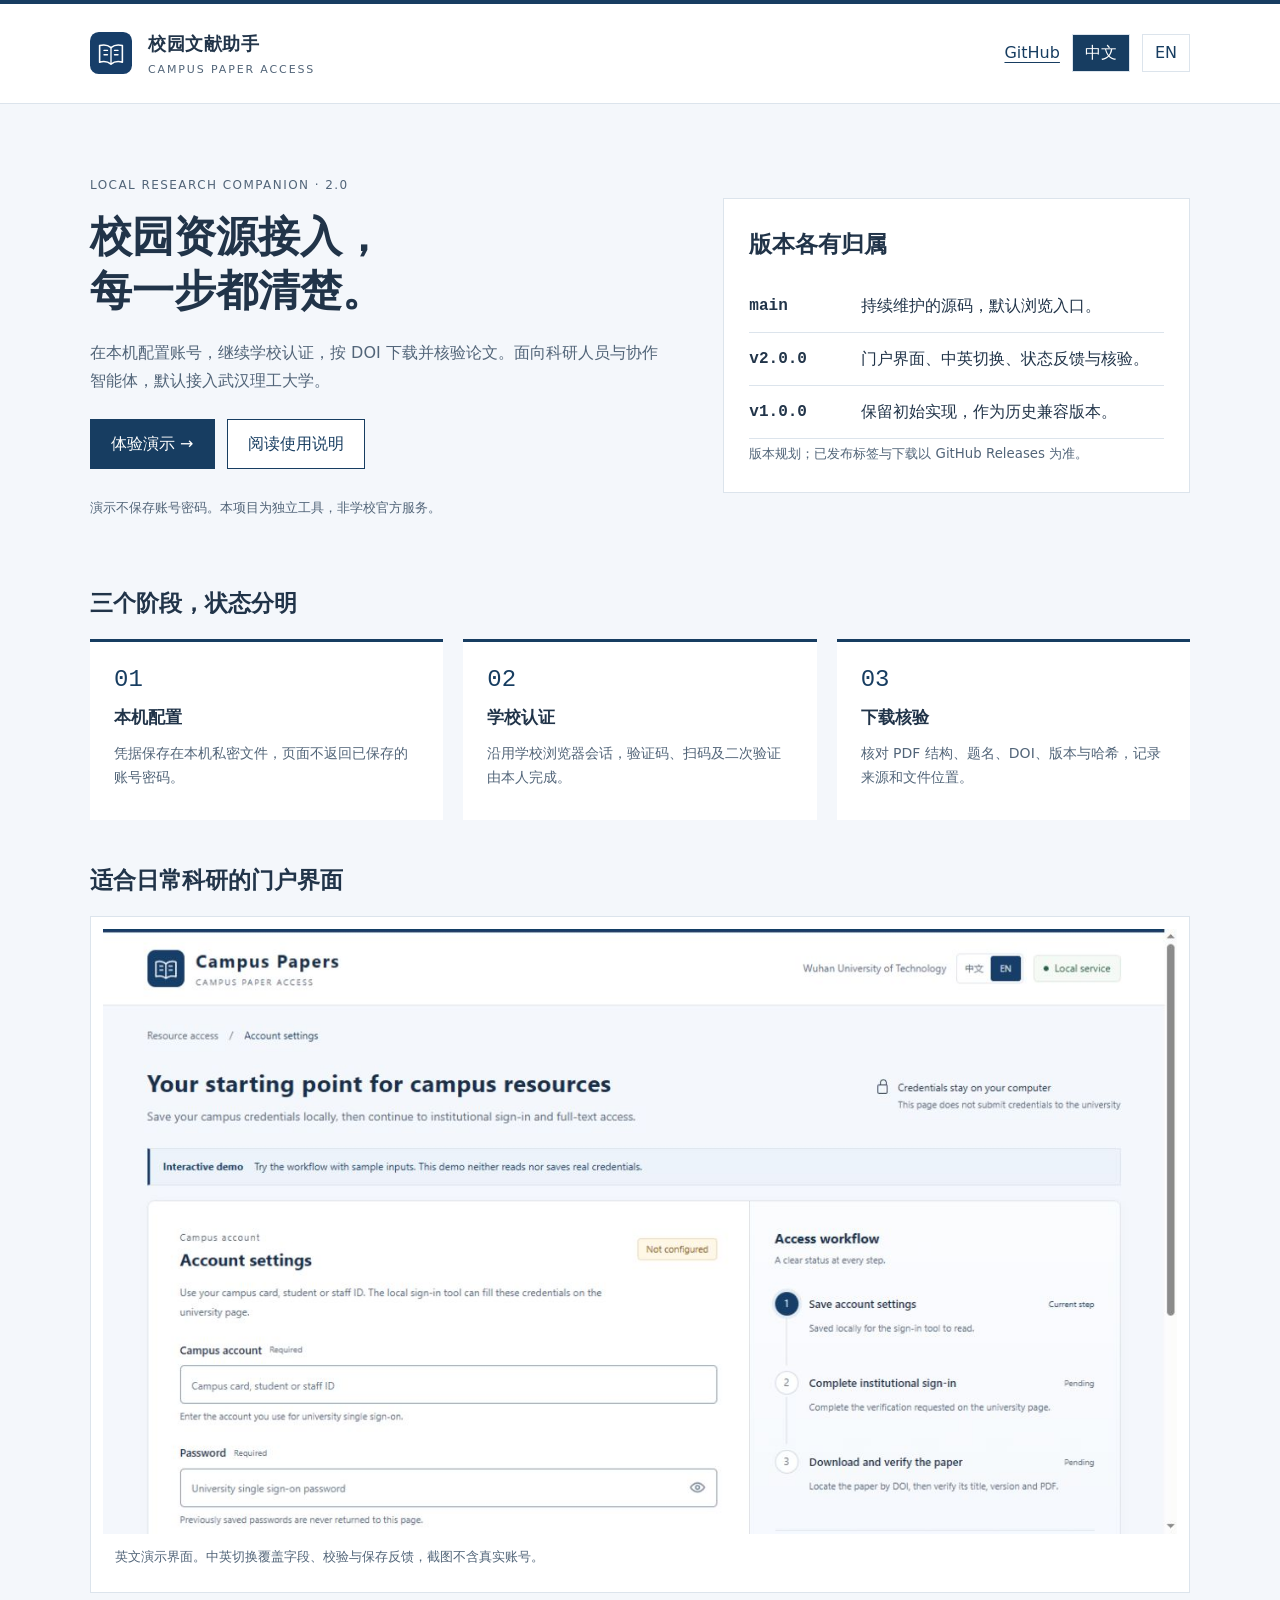
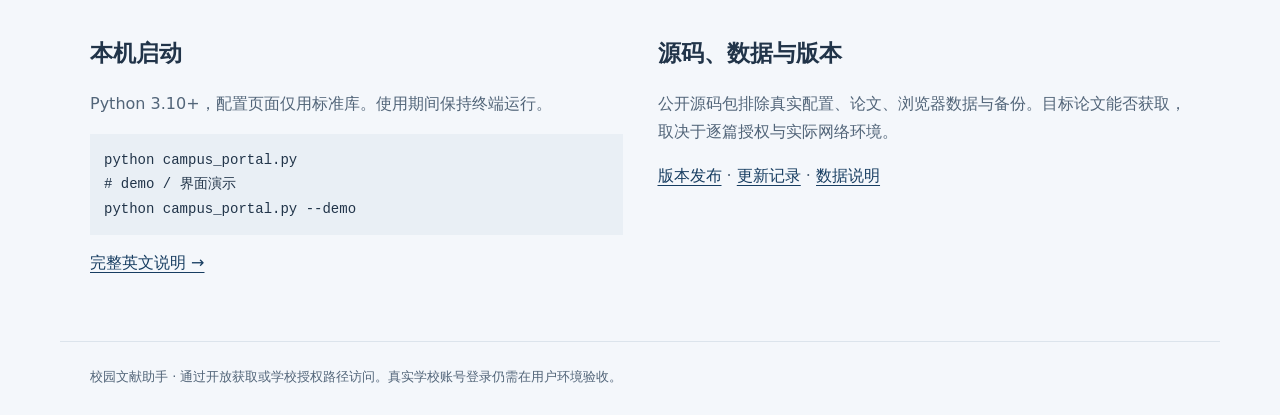
==== docs/index.html @ cde9db1d "feat: add bilingual portal and versioned release showcase" ====
<!doctype html>
<html lang="zh-CN">
<head>
<meta charset="utf-8"><meta name="viewport" content="width=device-width, initial-scale=1">
<meta name="description" content="Campus Library Papers · 校园文献助手：本机配置、学校认证辅助与论文核验。">
<title>校园文献助手 · Campus Library Papers</title>
<style>
:root{color-scheme:light;--navy:#173d61;--ink:#213449;--muted:#526579;--line:#dce4ec;--paper:#f4f7fb}
*{box-sizing:border-box}body{margin:0;background:var(--paper);color:var(--ink);font:16px/1.75 system-ui,"Microsoft YaHei",sans-serif}a{color:var(--navy);text-underline-offset:4px}a:hover{text-decoration-thickness:2px}button,a{touch-action:manipulation}button:focus-visible,a:focus-visible{outline:3px solid #bb802c;outline-offset:4px}header{background:white;border-top:4px solid var(--navy);border-bottom:1px solid var(--line)}.bar,main,footer{max-width:1160px;margin:auto;padding:24px 30px}.bar{display:flex;align-items:center;gap:16px}.bar img{width:42px}.brand{font-size:18px;font-weight:700;letter-spacing:.03em}.sub{font-size:11px;letter-spacing:.17em;color:var(--muted)}nav{margin-left:auto;display:flex;gap:12px;align-items:center}button{font:inherit;background:white;border:1px solid var(--line);color:var(--navy);padding:4px 12px;cursor:pointer}button[aria-pressed=true]{background:var(--navy);color:white}.intro{display:grid;grid-template-columns:1.25fr 1fr;gap:50px;align-items:center;padding:42px 0 32px}.eyebrow{color:var(--muted);font-size:12px;letter-spacing:.12em}h1{font-size:clamp(28px,4vw,42px);line-height:1.3;margin:12px 0 20px}h2{font-size:23px;margin:0 0 16px}h3{font-size:17px;margin:8px 0}.lead{color:var(--muted);max-width:650px}.actions{display:flex;flex-wrap:wrap;gap:12px;margin:24px 0}.action{padding:10px 20px;background:var(--navy);color:white;text-decoration:none;border:1px solid var(--navy)}.secondary{background:white;color:var(--navy)}.version-map{background:white;border:1px solid var(--line);padding:25px}.version-row{padding:12px 0;display:grid;grid-template-columns:100px 1fr;gap:12px;border-bottom:1px solid var(--line)}.version-row:last-child{border:0}.version-row b{font-family:ui-monospace,monospace}small{color:var(--muted)}section{margin:30px 0 40px}.steps{display:grid;grid-template-columns:repeat(3,1fr);gap:20px;list-style:none;padding:0}.steps li{background:white;border-top:3px solid var(--navy);padding:24px}.number{font:24px ui-monospace,monospace;color:var(--navy)}.steps p{color:var(--muted);font-size:14px;margin:6px 0}figure{margin:0;background:white;border:1px solid var(--line);padding:12px}figure img{width:100%;display:block}figcaption{padding:12px;color:var(--muted);font-size:13px}.details{display:grid;grid-template-columns:1fr 1fr;gap:35px}.details p{color:var(--muted)}pre{background:#e9eff5;overflow:auto;padding:14px;font-size:14px}footer{border-top:1px solid var(--line);font-size:13px;color:var(--muted)}[hidden]{display:none!important}@media(max-width:740px){.bar,main,footer{padding:18px}.intro,.details{grid-template-columns:1fr;gap:20px}.intro{padding:24px 0}.steps{grid-template-columns:1fr;gap:12px}.sub{display:none}nav{gap:6px}nav>a{display:none}.version-map{padding:18px}}
</style>
</head>
<body>
<header><div class="bar"><img src="demo/mark.svg" alt=""><div><div class="brand" data-en="Campus Library Papers">校园文献助手</div><div class="sub">CAMPUS PAPER ACCESS</div></div><nav aria-label="Language / 语言"><a href="https://github.com/PengyuLaider/WUT-Acadamic-Download">GitHub</a><button type="button" data-lang="zh" aria-pressed="true">中文</button><button type="button" data-lang="en" aria-pressed="false">EN</button></nav></div></header>
<main>
<div class="intro"><div><span class="eyebrow">LOCAL RESEARCH COMPANION · 2.0</span><h1 data-en="Campus resources, one clear workflow.">校园资源接入，<br>每一步都清楚。</h1><p class="lead" data-en="Configure your account locally, continue institutional sign-in, then download and verify papers by DOI. Built for researchers and their agents, with Wuhan University of Technology as the default institution.">在本机配置账号，继续学校认证，按 DOI 下载并核验论文。面向科研人员与协作智能体，默认接入武汉理工大学。</p><div class="actions"><a class="action" href="demo/" data-en="Try the demo →">体验演示 →</a><a class="action secondary" href="https://github.com/PengyuLaider/WUT-Acadamic-Download#readme" data-en="Read the guide">阅读使用说明</a></div><small data-en="The demo does not save credentials. This independent tool is not an official university service.">演示不保存账号密码。本项目为独立工具，非学校官方服务。</small></div>
<aside class="version-map" aria-label="Versions / 版本"><h2 data-en="Where each version belongs">版本各有归属</h2><div class="version-row"><b>main</b><span data-en="The maintained source and default entry point.">持续维护的源码，默认浏览入口。</span></div><div class="version-row"><b>v2.0.0</b><span data-en="Portal UI, Chinese/English, status feedback and verification.">门户界面、中英切换、状态反馈与核验。</span></div><div class="version-row"><b>v1.0.0</b><span data-en="The original implementation, preserved as a historical snapshot.">保留初始实现，作为历史兼容版本。</span></div><small data-en="Version plan. Confirm published tags and downloads on GitHub Releases.">版本规划；已发布标签与下载以 GitHub Releases 为准。</small></aside></div>
<section><h2 data-en="Three stages, three separate states">三个阶段，状态分明</h2><ol class="steps"><li><span class="number">01</span><h3 data-en="Local configuration">本机配置</h3><p data-en="Keep credentials in a private local file. The page never returns saved account values.">凭据保存在本机私密文件，页面不返回已保存的账号密码。</p></li><li><span class="number">02</span><h3 data-en="Institutional sign-in">学校认证</h3><p data-en="Continue in the university browser session. Complete CAPTCHA and MFA yourself.">沿用学校浏览器会话，验证码、扫码及二次验证由本人完成。</p></li><li><span class="number">03</span><h3 data-en="Download and verification">下载核验</h3><p data-en="Check PDF structure, title, DOI, version and hash, then record the source and path.">核对 PDF 结构、题名、DOI、版本与哈希，记录来源和文件位置。</p></li></ol></section>
<section><h2 data-en="A portal built for everyday research">适合日常科研的门户界面</h2><figure><img src="images/portal-english.png" alt="English campus portal demo"><figcaption data-en="The English interface shown with demo data. Chinese/English switching covers form labels, validation and save feedback.">英文演示界面。中英切换覆盖字段、校验与保存反馈，截图不含真实账号。</figcaption></figure></section>
<section class="details"><div><h2 data-en="Run locally">本机启动</h2><p data-en="Python 3.10+. The portal uses only the standard library. Keep the terminal open while using it.">Python 3.10+，配置页面仅用标准库。使用期间保持终端运行。</p><pre><code>python campus_portal.py
# demo / 界面演示
python campus_portal.py --demo</code></pre><a href="https://github.com/PengyuLaider/WUT-Acadamic-Download/blob/main/README.en.md" data-en="Full English guide →">完整英文说明 →</a></div><div><h2 data-en="Source, data and releases">源码、数据与版本</h2><p data-en="The public source package excludes private configuration, papers, browser profiles and backups. Institutional access depends on the requested article and the local environment.">公开源码包排除真实配置、论文、浏览器数据与备份。目标论文能否获取，取决于逐篇授权与实际网络环境。</p><p><a href="https://github.com/PengyuLaider/WUT-Acadamic-Download/releases" data-en="Published releases">版本发布</a> · <a href="https://github.com/PengyuLaider/WUT-Acadamic-Download/blob/main/CHANGELOG.md" data-en="Changelog">更新记录</a> · <a href="https://github.com/PengyuLaider/WUT-Acadamic-Download/blob/main/SECURITY.md" data-en="Data handling">数据说明</a></p></div></section>
</main>
<footer data-en="Campus Library Papers · Open-access or institutionally authorized access. Real university-account login still needs validation in the user's environment.">校园文献助手 · 通过开放获取或学校授权路径访问。真实学校账号登录仍需在用户环境验收。</footer>
<script>
'use strict';
const nodes=[...document.querySelectorAll('[data-en]')];
const chinese=new Map(nodes.map(node=>[node,node.innerHTML]));
for(const button of document.querySelectorAll('[data-lang]'))button.addEventListener('click',()=>{const en=button.dataset.lang==='en';document.documentElement.lang=en?'en':'zh-CN';for(const node of nodes){if(en)node.textContent=node.dataset.en;else node.innerHTML=chinese.get(node);}for(const peer of document.querySelectorAll('[data-lang]'))peer.setAttribute('aria-pressed',String(peer===button));});
</script>
</body></html>
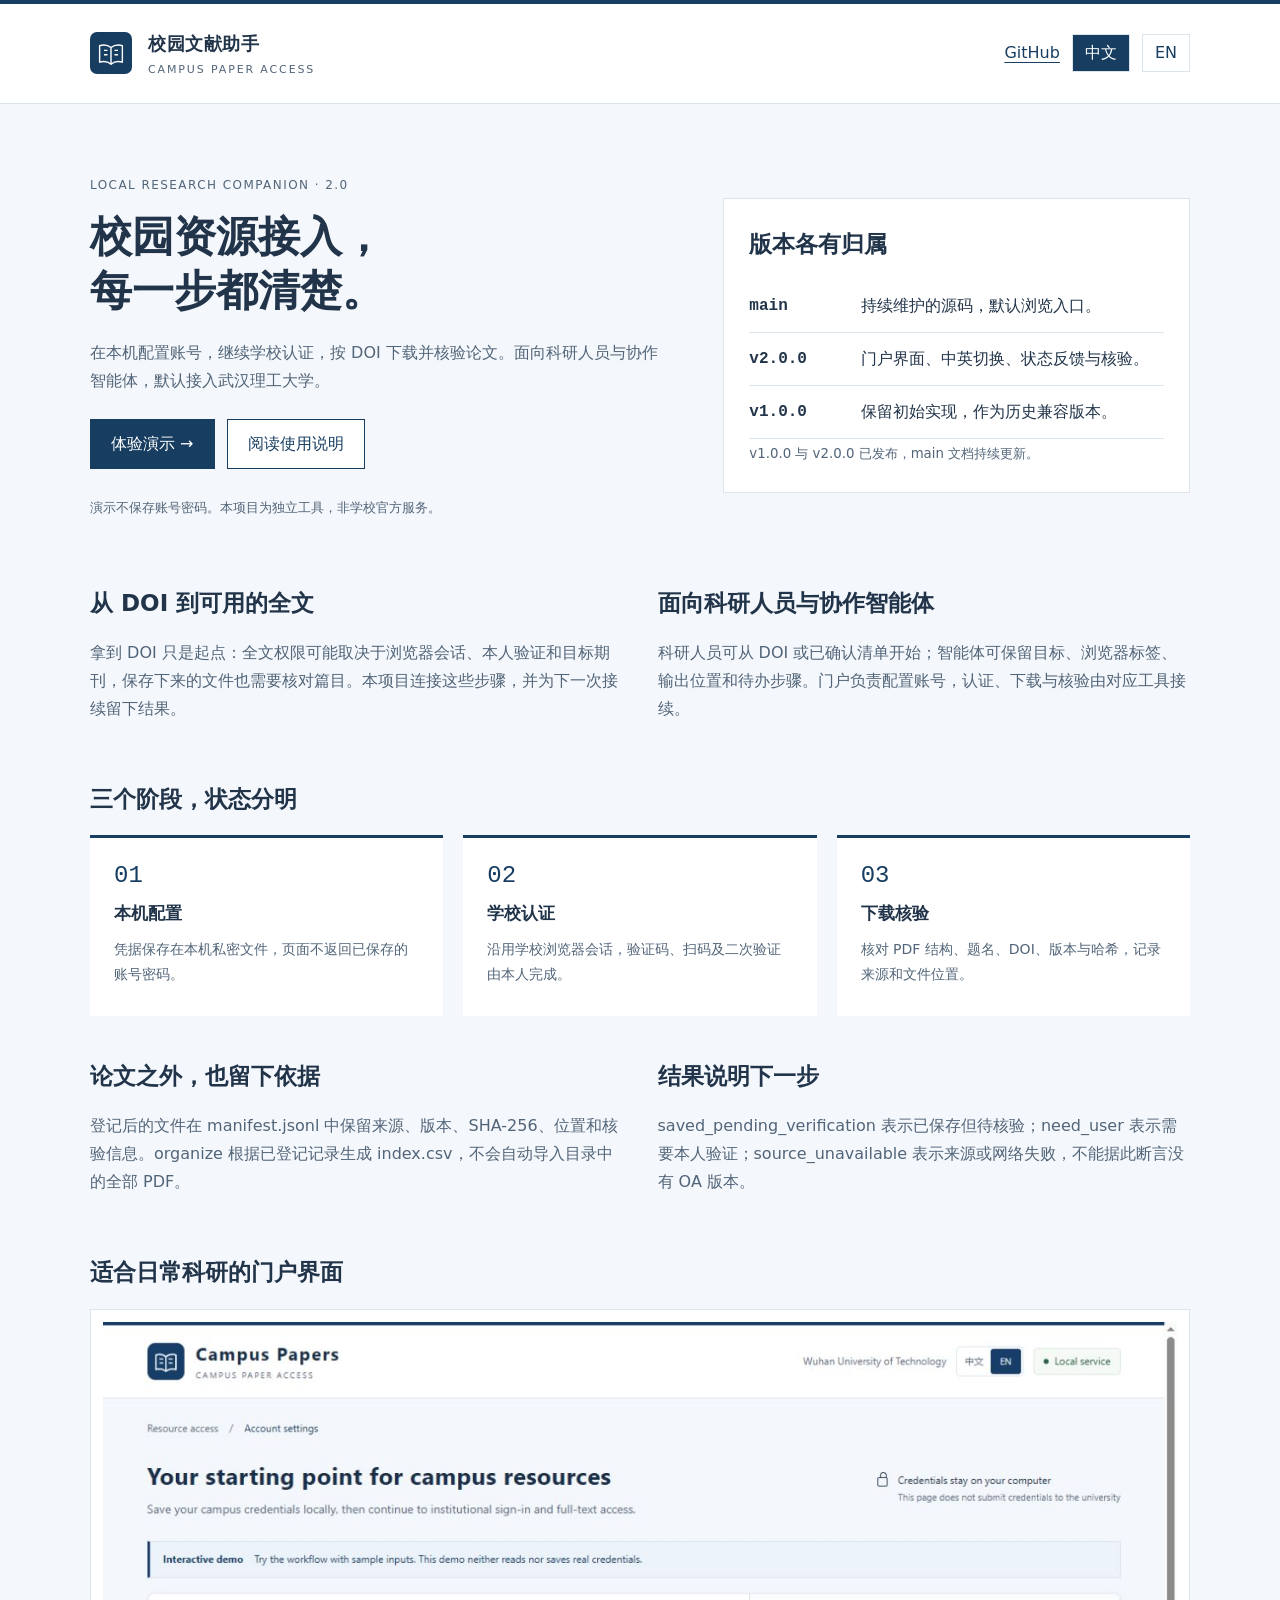
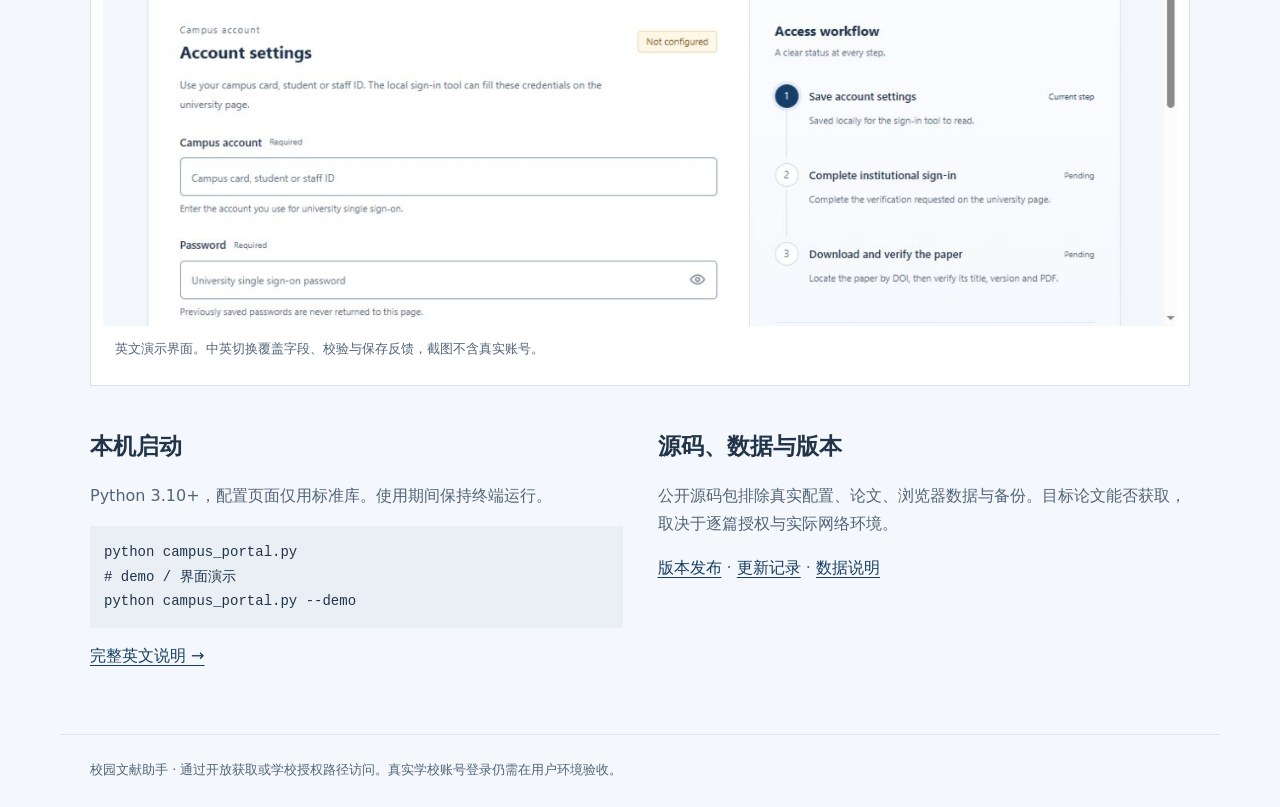
==== commit bff18ed2: "docs: expand bilingual project introduction and GitHub presentation" ====
--- a/docs/index.html
+++ b/docs/index.html
@@ -6,15 +6,17 @@
 <title>校园文献助手 · Campus Library Papers</title>
 <style>
 :root{color-scheme:light;--navy:#173d61;--ink:#213449;--muted:#526579;--line:#dce4ec;--paper:#f4f7fb}
-*{box-sizing:border-box}body{margin:0;background:var(--paper);color:var(--ink);font:16px/1.75 system-ui,"Microsoft YaHei",sans-serif}a{color:var(--navy);text-underline-offset:4px}a:hover{text-decoration-thickness:2px}button,a{touch-action:manipulation}button:focus-visible,a:focus-visible{outline:3px solid #bb802c;outline-offset:4px}header{background:white;border-top:4px solid var(--navy);border-bottom:1px solid var(--line)}.bar,main,footer{max-width:1160px;margin:auto;padding:24px 30px}.bar{display:flex;align-items:center;gap:16px}.bar img{width:42px}.brand{font-size:18px;font-weight:700;letter-spacing:.03em}.sub{font-size:11px;letter-spacing:.17em;color:var(--muted)}nav{margin-left:auto;display:flex;gap:12px;align-items:center}button{font:inherit;background:white;border:1px solid var(--line);color:var(--navy);padding:4px 12px;cursor:pointer}button[aria-pressed=true]{background:var(--navy);color:white}.intro{display:grid;grid-template-columns:1.25fr 1fr;gap:50px;align-items:center;padding:42px 0 32px}.eyebrow{color:var(--muted);font-size:12px;letter-spacing:.12em}h1{font-size:clamp(28px,4vw,42px);line-height:1.3;margin:12px 0 20px}h2{font-size:23px;margin:0 0 16px}h3{font-size:17px;margin:8px 0}.lead{color:var(--muted);max-width:650px}.actions{display:flex;flex-wrap:wrap;gap:12px;margin:24px 0}.action{padding:10px 20px;background:var(--navy);color:white;text-decoration:none;border:1px solid var(--navy)}.secondary{background:white;color:var(--navy)}.version-map{background:white;border:1px solid var(--line);padding:25px}.version-row{padding:12px 0;display:grid;grid-template-columns:100px 1fr;gap:12px;border-bottom:1px solid var(--line)}.version-row:last-child{border:0}.version-row b{font-family:ui-monospace,monospace}small{color:var(--muted)}section{margin:30px 0 40px}.steps{display:grid;grid-template-columns:repeat(3,1fr);gap:20px;list-style:none;padding:0}.steps li{background:white;border-top:3px solid var(--navy);padding:24px}.number{font:24px ui-monospace,monospace;color:var(--navy)}.steps p{color:var(--muted);font-size:14px;margin:6px 0}figure{margin:0;background:white;border:1px solid var(--line);padding:12px}figure img{width:100%;display:block}figcaption{padding:12px;color:var(--muted);font-size:13px}.details{display:grid;grid-template-columns:1fr 1fr;gap:35px}.details p{color:var(--muted)}pre{background:#e9eff5;overflow:auto;padding:14px;font-size:14px}footer{border-top:1px solid var(--line);font-size:13px;color:var(--muted)}[hidden]{display:none!important}@media(max-width:740px){.bar,main,footer{padding:18px}.intro,.details{grid-template-columns:1fr;gap:20px}.intro{padding:24px 0}.steps{grid-template-columns:1fr;gap:12px}.sub{display:none}nav{gap:6px}nav>a{display:none}.version-map{padding:18px}}
+*{box-sizing:border-box}body{margin:0;background:var(--paper);color:var(--ink);font:16px/1.75 system-ui,"Microsoft YaHei",sans-serif}a{color:var(--navy);text-underline-offset:4px}a:hover{text-decoration-thickness:2px}button,a{touch-action:manipulation}button:focus-visible,a:focus-visible{outline:3px solid #bb802c;outline-offset:4px}header{background:white;border-top:4px solid var(--navy);border-bottom:1px solid var(--line)}.bar,main,footer{max-width:1160px;margin:auto;padding:24px 30px}.bar{display:flex;align-items:center;gap:16px}.bar .mark{flex:none;width:42px;height:42px}.brand{font-size:18px;font-weight:700;letter-spacing:.03em}.sub{font-size:11px;letter-spacing:.17em;color:var(--muted)}nav{margin-left:auto;display:flex;gap:12px;align-items:center}button{font:inherit;background:white;border:1px solid var(--line);color:var(--navy);padding:4px 12px;cursor:pointer}button[aria-pressed=true]{background:var(--navy);color:white}.intro{display:grid;grid-template-columns:1.25fr 1fr;gap:50px;align-items:center;padding:42px 0 32px}.eyebrow{color:var(--muted);font-size:12px;letter-spacing:.12em}h1{font-size:clamp(28px,4vw,42px);line-height:1.3;margin:12px 0 20px}h2{font-size:23px;margin:0 0 16px}h3{font-size:17px;margin:8px 0}.lead{color:var(--muted);max-width:650px}.actions{display:flex;flex-wrap:wrap;gap:12px;margin:24px 0}.action{padding:10px 20px;background:var(--navy);color:white;text-decoration:none;border:1px solid var(--navy)}.secondary{background:white;color:var(--navy)}.version-map{background:white;border:1px solid var(--line);padding:25px}.version-row{padding:12px 0;display:grid;grid-template-columns:100px 1fr;gap:12px;border-bottom:1px solid var(--line)}.version-row:last-child{border:0}.version-row b{font-family:ui-monospace,monospace}small{color:var(--muted)}section{margin:30px 0 40px}.steps{display:grid;grid-template-columns:repeat(3,1fr);gap:20px;list-style:none;padding:0}.steps li{background:white;border-top:3px solid var(--navy);padding:24px}.number{font:24px ui-monospace,monospace;color:var(--navy)}.steps p{color:var(--muted);font-size:14px;margin:6px 0}figure{margin:0;background:white;border:1px solid var(--line);padding:12px}figure img{width:100%;display:block}figcaption{padding:12px;color:var(--muted);font-size:13px}.details{display:grid;grid-template-columns:1fr 1fr;gap:35px}.details p{color:var(--muted)}pre{background:#e9eff5;overflow:auto;padding:14px;font-size:14px}footer{border-top:1px solid var(--line);font-size:13px;color:var(--muted)}[hidden]{display:none!important}@media(max-width:900px){.bar,main,footer{padding:18px}.intro,.details{grid-template-columns:1fr;gap:20px}.intro{padding:24px 0}.steps{grid-template-columns:1fr;gap:12px}.sub{display:none}nav{gap:6px}nav>a{display:none}.version-map{padding:18px}}
 </style>
 </head>
 <body>
-<header><div class="bar"><img src="demo/mark.svg" alt=""><div><div class="brand" data-en="Campus Library Papers">校园文献助手</div><div class="sub">CAMPUS PAPER ACCESS</div></div><nav aria-label="Language / 语言"><a href="https://github.com/PengyuLaider/WUT-Acadamic-Download">GitHub</a><button type="button" data-lang="zh" aria-pressed="true">中文</button><button type="button" data-lang="en" aria-pressed="false">EN</button></nav></div></header>
+<header><div class="bar"><svg class="mark" width="42" height="42" viewBox="0 0 48 48" fill="none" aria-hidden="true"><rect width="48" height="48" rx="8" fill="#173d61"/><path d="M11 15.5c5.5-1.6 9.8-.4 13 2.3 3.2-2.7 7.5-3.9 13-2.3v19c-5.5-1.6-9.8-.4-13 2.3-3.2-2.7-7.5-3.9-13-2.3v-19ZM24 18v18M16 21h4M16 26h4M28 21h4M28 26h4" stroke="white" stroke-width="1.6" stroke-linejoin="round"/></svg><div><div class="brand" data-en="Campus Library Papers">校园文献助手</div><div class="sub">CAMPUS PAPER ACCESS</div></div><nav aria-label="Language / 语言"><a href="https://github.com/PengyuLaider/WUT-Acadamic-Download">GitHub</a><button type="button" data-lang="zh" aria-pressed="true">中文</button><button type="button" data-lang="en" aria-pressed="false">EN</button></nav></div></header>
 <main>
 <div class="intro"><div><span class="eyebrow">LOCAL RESEARCH COMPANION · 2.0</span><h1 data-en="Campus resources, one clear workflow.">校园资源接入，<br>每一步都清楚。</h1><p class="lead" data-en="Configure your account locally, continue institutional sign-in, then download and verify papers by DOI. Built for researchers and their agents, with Wuhan University of Technology as the default institution.">在本机配置账号，继续学校认证，按 DOI 下载并核验论文。面向科研人员与协作智能体，默认接入武汉理工大学。</p><div class="actions"><a class="action" href="demo/" data-en="Try the demo →">体验演示 →</a><a class="action secondary" href="https://github.com/PengyuLaider/WUT-Acadamic-Download#readme" data-en="Read the guide">阅读使用说明</a></div><small data-en="The demo does not save credentials. This independent tool is not an official university service.">演示不保存账号密码。本项目为独立工具，非学校官方服务。</small></div>
-<aside class="version-map" aria-label="Versions / 版本"><h2 data-en="Where each version belongs">版本各有归属</h2><div class="version-row"><b>main</b><span data-en="The maintained source and default entry point.">持续维护的源码，默认浏览入口。</span></div><div class="version-row"><b>v2.0.0</b><span data-en="Portal UI, Chinese/English, status feedback and verification.">门户界面、中英切换、状态反馈与核验。</span></div><div class="version-row"><b>v1.0.0</b><span data-en="The original implementation, preserved as a historical snapshot.">保留初始实现，作为历史兼容版本。</span></div><small data-en="Version plan. Confirm published tags and downloads on GitHub Releases.">版本规划；已发布标签与下载以 GitHub Releases 为准。</small></aside></div>
+<aside class="version-map" aria-label="Versions / 版本"><h2 data-en="Where each version belongs">版本各有归属</h2><div class="version-row"><b>main</b><span data-en="The maintained source and default entry point.">持续维护的源码，默认浏览入口。</span></div><div class="version-row"><b>v2.0.0</b><span data-en="Portal UI, Chinese/English, status feedback and verification.">门户界面、中英切换、状态反馈与核验。</span></div><div class="version-row"><b>v1.0.0</b><span data-en="The original implementation, preserved as a historical snapshot.">保留初始实现，作为历史兼容版本。</span></div><small data-en="v1.0.0 and v2.0.0 are published. Main documentation continues to evolve.">v1.0.0 与 v2.0.0 已发布，main 文档持续更新。</small></aside></div>
+<section class="details"><div><h2 data-en="From a DOI to a usable paper">从 DOI 到可用的全文</h2><p data-en="A DOI is only the start: access may depend on a browser session, human verification or the requested journal. A saved file also needs an identity check. This project connects those steps and retains the result for your next session.">拿到 DOI 只是起点：全文权限可能取决于浏览器会话、本人验证和目标期刊，保存下来的文件也需要核对篇目。本项目连接这些步骤，并为下一次接续留下结果。</p></div><div><h2 data-en="For researchers and their agents">面向科研人员与协作智能体</h2><p data-en="Researchers can work from a DOI or confirmed reading list. Agents can keep the target, browser tab, output folder and pending step explicit. The portal manages credentials; the corresponding tools continue authentication, downloads and verification.">科研人员可从 DOI 或已确认清单开始；智能体可保留目标、浏览器标签、输出位置和待办步骤。门户负责配置账号，认证、下载与核验由对应工具接续。</p></div></section>
 <section><h2 data-en="Three stages, three separate states">三个阶段，状态分明</h2><ol class="steps"><li><span class="number">01</span><h3 data-en="Local configuration">本机配置</h3><p data-en="Keep credentials in a private local file. The page never returns saved account values.">凭据保存在本机私密文件，页面不返回已保存的账号密码。</p></li><li><span class="number">02</span><h3 data-en="Institutional sign-in">学校认证</h3><p data-en="Continue in the university browser session. Complete CAPTCHA and MFA yourself.">沿用学校浏览器会话，验证码、扫码及二次验证由本人完成。</p></li><li><span class="number">03</span><h3 data-en="Download and verification">下载核验</h3><p data-en="Check PDF structure, title, DOI, version and hash, then record the source and path.">核对 PDF 结构、题名、DOI、版本与哈希，记录来源和文件位置。</p></li></ol></section>
+<section class="details"><div><h2 data-en="What stays with the paper">论文之外，也留下依据</h2><p data-en="Registered files have source, version, SHA-256, local path and verification information in manifest.jsonl. The organize command builds index.csv from registered records; it does not import every PDF in a directory.">登记后的文件在 manifest.jsonl 中保留来源、版本、SHA-256、位置和核验信息。organize 根据已登记记录生成 index.csv，不会自动导入目录中的全部 PDF。</p></div><div><h2 data-en="An explicit next step">结果说明下一步</h2><p data-en="saved_pending_verification means saved but not yet verified. need_user means human verification is required. source_unavailable means the source or network failed, rather than proving no OA version exists.">saved_pending_verification 表示已保存但待核验；need_user 表示需要本人验证；source_unavailable 表示来源或网络失败，不能据此断言没有 OA 版本。</p></div></section>
 <section><h2 data-en="A portal built for everyday research">适合日常科研的门户界面</h2><figure><img src="images/portal-english.png" alt="English campus portal demo"><figcaption data-en="The English interface shown with demo data. Chinese/English switching covers form labels, validation and save feedback.">英文演示界面。中英切换覆盖字段、校验与保存反馈，截图不含真实账号。</figcaption></figure></section>
 <section class="details"><div><h2 data-en="Run locally">本机启动</h2><p data-en="Python 3.10+. The portal uses only the standard library. Keep the terminal open while using it.">Python 3.10+，配置页面仅用标准库。使用期间保持终端运行。</p><pre><code>python campus_portal.py
 # demo / 界面演示
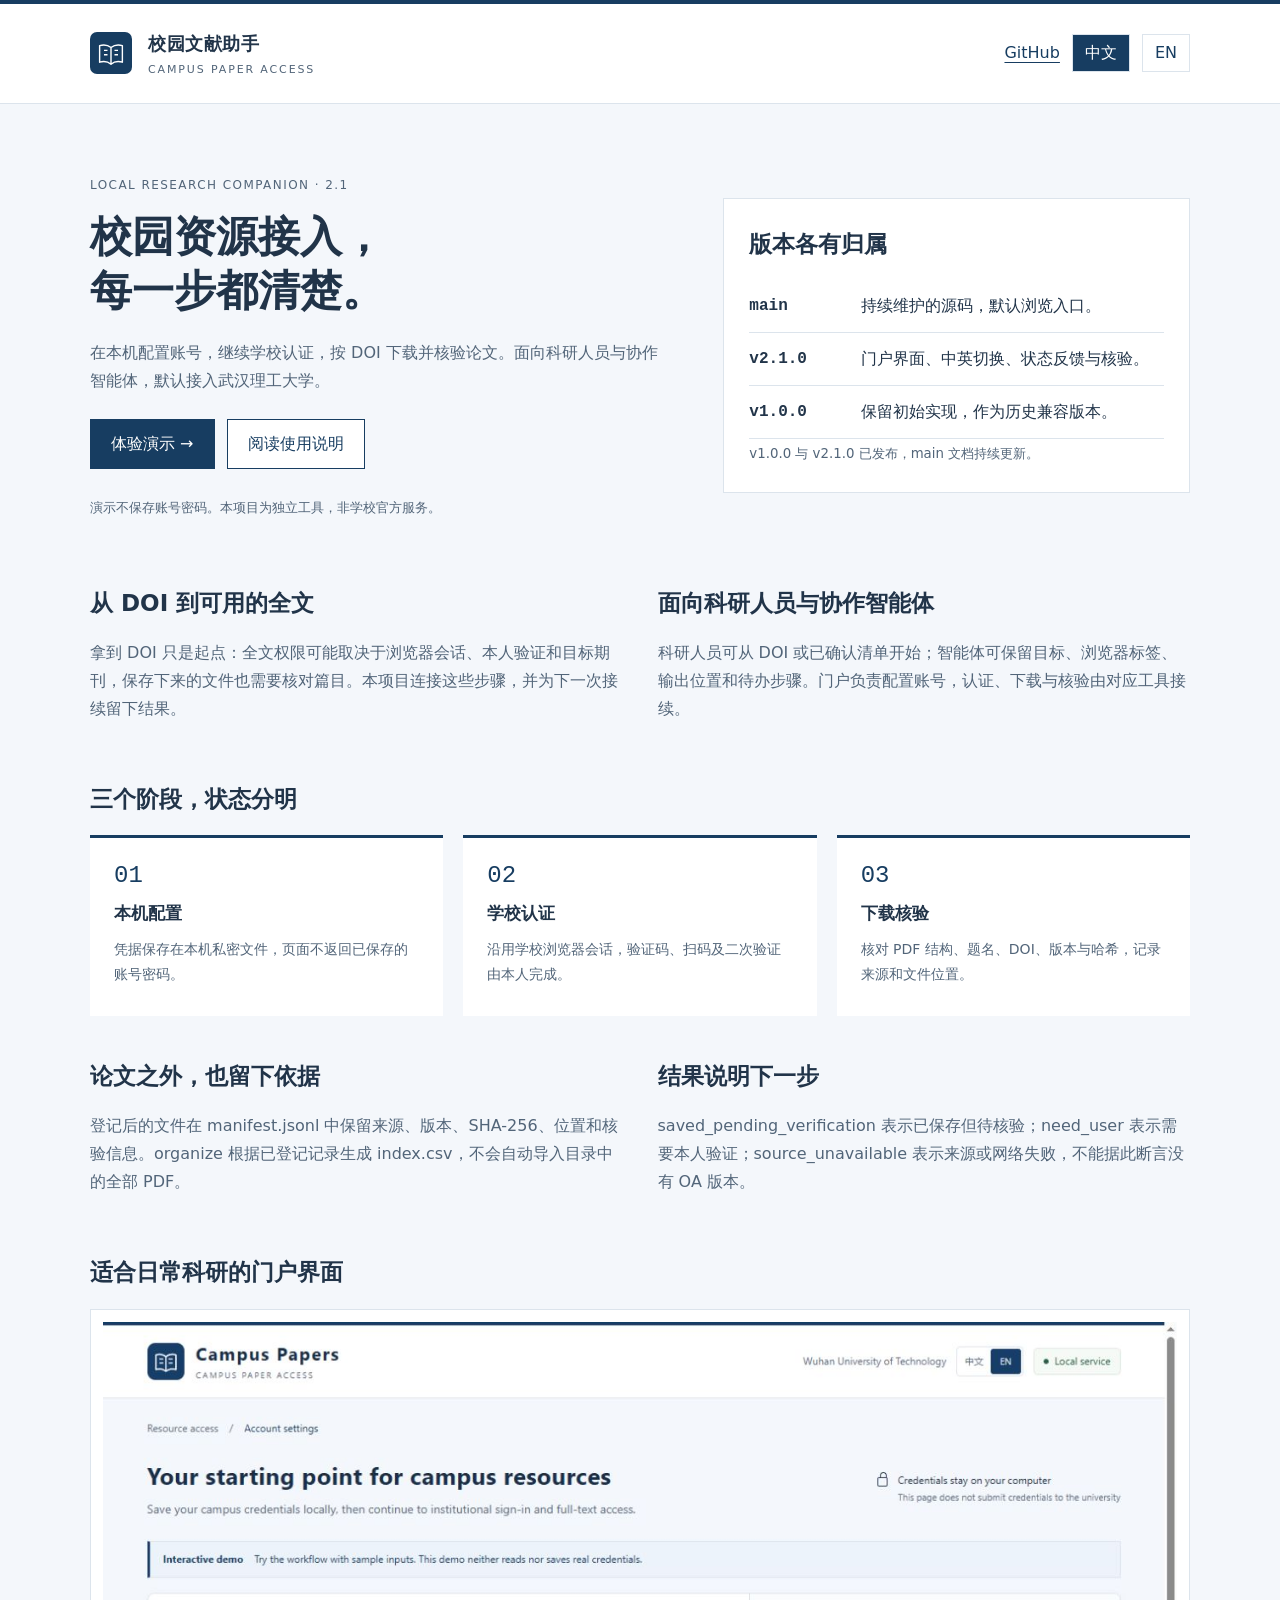
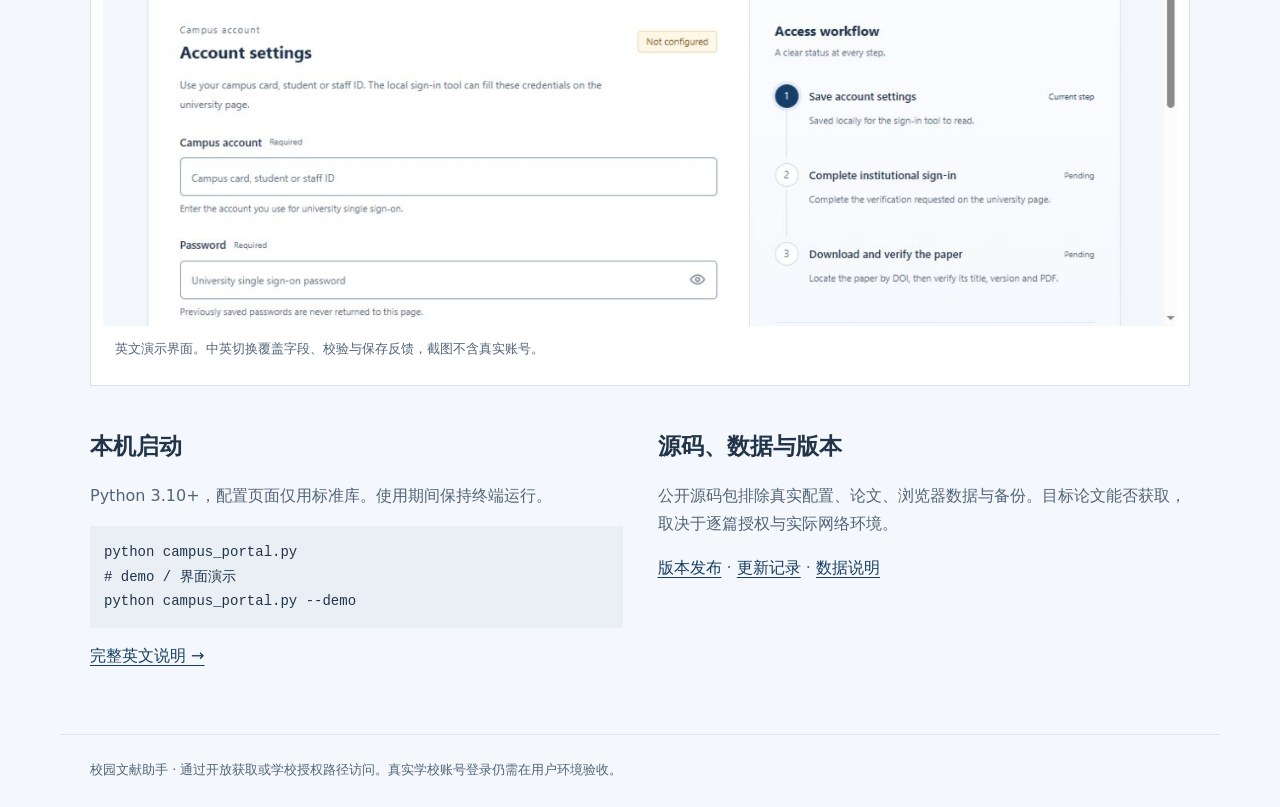
==== commit 716e0427: "feat: release v2.1 with encrypted credentials and reliable paper workflows" ====
--- a/docs/index.html
+++ b/docs/index.html
@@ -12,8 +12,8 @@
 <body>
 <header><div class="bar"><svg class="mark" width="42" height="42" viewBox="0 0 48 48" fill="none" aria-hidden="true"><rect width="48" height="48" rx="8" fill="#173d61"/><path d="M11 15.5c5.5-1.6 9.8-.4 13 2.3 3.2-2.7 7.5-3.9 13-2.3v19c-5.5-1.6-9.8-.4-13 2.3-3.2-2.7-7.5-3.9-13-2.3v-19ZM24 18v18M16 21h4M16 26h4M28 21h4M28 26h4" stroke="white" stroke-width="1.6" stroke-linejoin="round"/></svg><div><div class="brand" data-en="Campus Library Papers">校园文献助手</div><div class="sub">CAMPUS PAPER ACCESS</div></div><nav aria-label="Language / 语言"><a href="https://github.com/PengyuLaider/WUT-Acadamic-Download">GitHub</a><button type="button" data-lang="zh" aria-pressed="true">中文</button><button type="button" data-lang="en" aria-pressed="false">EN</button></nav></div></header>
 <main>
-<div class="intro"><div><span class="eyebrow">LOCAL RESEARCH COMPANION · 2.0</span><h1 data-en="Campus resources, one clear workflow.">校园资源接入，<br>每一步都清楚。</h1><p class="lead" data-en="Configure your account locally, continue institutional sign-in, then download and verify papers by DOI. Built for researchers and their agents, with Wuhan University of Technology as the default institution.">在本机配置账号，继续学校认证，按 DOI 下载并核验论文。面向科研人员与协作智能体，默认接入武汉理工大学。</p><div class="actions"><a class="action" href="demo/" data-en="Try the demo →">体验演示 →</a><a class="action secondary" href="https://github.com/PengyuLaider/WUT-Acadamic-Download#readme" data-en="Read the guide">阅读使用说明</a></div><small data-en="The demo does not save credentials. This independent tool is not an official university service.">演示不保存账号密码。本项目为独立工具，非学校官方服务。</small></div>
-<aside class="version-map" aria-label="Versions / 版本"><h2 data-en="Where each version belongs">版本各有归属</h2><div class="version-row"><b>main</b><span data-en="The maintained source and default entry point.">持续维护的源码，默认浏览入口。</span></div><div class="version-row"><b>v2.0.0</b><span data-en="Portal UI, Chinese/English, status feedback and verification.">门户界面、中英切换、状态反馈与核验。</span></div><div class="version-row"><b>v1.0.0</b><span data-en="The original implementation, preserved as a historical snapshot.">保留初始实现，作为历史兼容版本。</span></div><small data-en="v1.0.0 and v2.0.0 are published. Main documentation continues to evolve.">v1.0.0 与 v2.0.0 已发布，main 文档持续更新。</small></aside></div>
+<div class="intro"><div><span class="eyebrow">LOCAL RESEARCH COMPANION · 2.1</span><h1 data-en="Campus resources, one clear workflow.">校园资源接入，<br>每一步都清楚。</h1><p class="lead" data-en="Configure your account locally, continue institutional sign-in, then download and verify papers by DOI. Built for researchers and their agents, with Wuhan University of Technology as the default institution.">在本机配置账号，继续学校认证，按 DOI 下载并核验论文。面向科研人员与协作智能体，默认接入武汉理工大学。</p><div class="actions"><a class="action" href="demo/" data-en="Try the demo →">体验演示 →</a><a class="action secondary" href="https://github.com/PengyuLaider/WUT-Acadamic-Download#readme" data-en="Read the guide">阅读使用说明</a></div><small data-en="The demo does not save credentials. This independent tool is not an official university service.">演示不保存账号密码。本项目为独立工具，非学校官方服务。</small></div>
+<aside class="version-map" aria-label="Versions / 版本"><h2 data-en="Where each version belongs">版本各有归属</h2><div class="version-row"><b>main</b><span data-en="The maintained source and default entry point.">持续维护的源码，默认浏览入口。</span></div><div class="version-row"><b>v2.1.0</b><span data-en="Portal UI, Chinese/English, status feedback and verification.">门户界面、中英切换、状态反馈与核验。</span></div><div class="version-row"><b>v1.0.0</b><span data-en="The original implementation, preserved as a historical snapshot.">保留初始实现，作为历史兼容版本。</span></div><small data-en="v1.0.0 and v2.1.0 are published. Main documentation continues to evolve.">v1.0.0 与 v2.1.0 已发布，main 文档持续更新。</small></aside></div>
 <section class="details"><div><h2 data-en="From a DOI to a usable paper">从 DOI 到可用的全文</h2><p data-en="A DOI is only the start: access may depend on a browser session, human verification or the requested journal. A saved file also needs an identity check. This project connects those steps and retains the result for your next session.">拿到 DOI 只是起点：全文权限可能取决于浏览器会话、本人验证和目标期刊，保存下来的文件也需要核对篇目。本项目连接这些步骤，并为下一次接续留下结果。</p></div><div><h2 data-en="For researchers and their agents">面向科研人员与协作智能体</h2><p data-en="Researchers can work from a DOI or confirmed reading list. Agents can keep the target, browser tab, output folder and pending step explicit. The portal manages credentials; the corresponding tools continue authentication, downloads and verification.">科研人员可从 DOI 或已确认清单开始；智能体可保留目标、浏览器标签、输出位置和待办步骤。门户负责配置账号，认证、下载与核验由对应工具接续。</p></div></section>
 <section><h2 data-en="Three stages, three separate states">三个阶段，状态分明</h2><ol class="steps"><li><span class="number">01</span><h3 data-en="Local configuration">本机配置</h3><p data-en="Keep credentials in a private local file. The page never returns saved account values.">凭据保存在本机私密文件，页面不返回已保存的账号密码。</p></li><li><span class="number">02</span><h3 data-en="Institutional sign-in">学校认证</h3><p data-en="Continue in the university browser session. Complete CAPTCHA and MFA yourself.">沿用学校浏览器会话，验证码、扫码及二次验证由本人完成。</p></li><li><span class="number">03</span><h3 data-en="Download and verification">下载核验</h3><p data-en="Check PDF structure, title, DOI, version and hash, then record the source and path.">核对 PDF 结构、题名、DOI、版本与哈希，记录来源和文件位置。</p></li></ol></section>
 <section class="details"><div><h2 data-en="What stays with the paper">论文之外，也留下依据</h2><p data-en="Registered files have source, version, SHA-256, local path and verification information in manifest.jsonl. The organize command builds index.csv from registered records; it does not import every PDF in a directory.">登记后的文件在 manifest.jsonl 中保留来源、版本、SHA-256、位置和核验信息。organize 根据已登记记录生成 index.csv，不会自动导入目录中的全部 PDF。</p></div><div><h2 data-en="An explicit next step">结果说明下一步</h2><p data-en="saved_pending_verification means saved but not yet verified. need_user means human verification is required. source_unavailable means the source or network failed, rather than proving no OA version exists.">saved_pending_verification 表示已保存但待核验；need_user 表示需要本人验证；source_unavailable 表示来源或网络失败，不能据此断言没有 OA 版本。</p></div></section>
